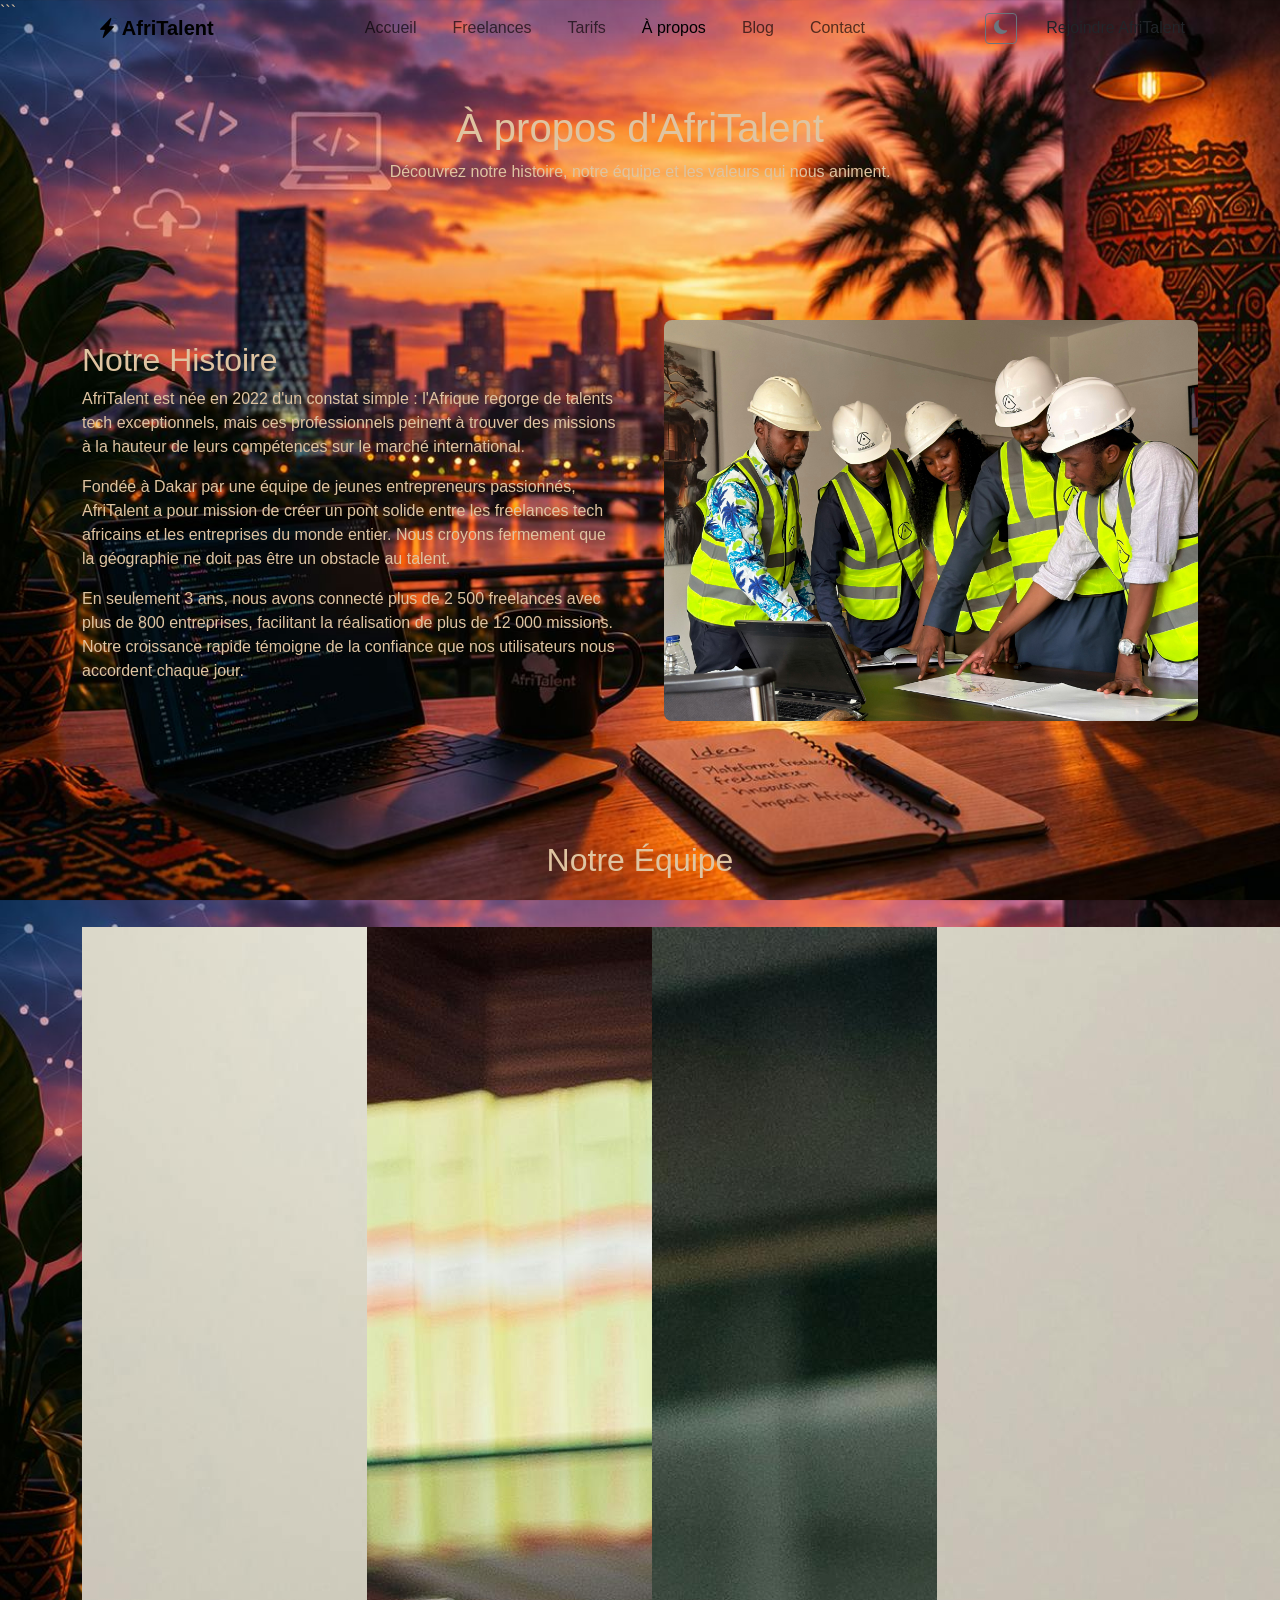
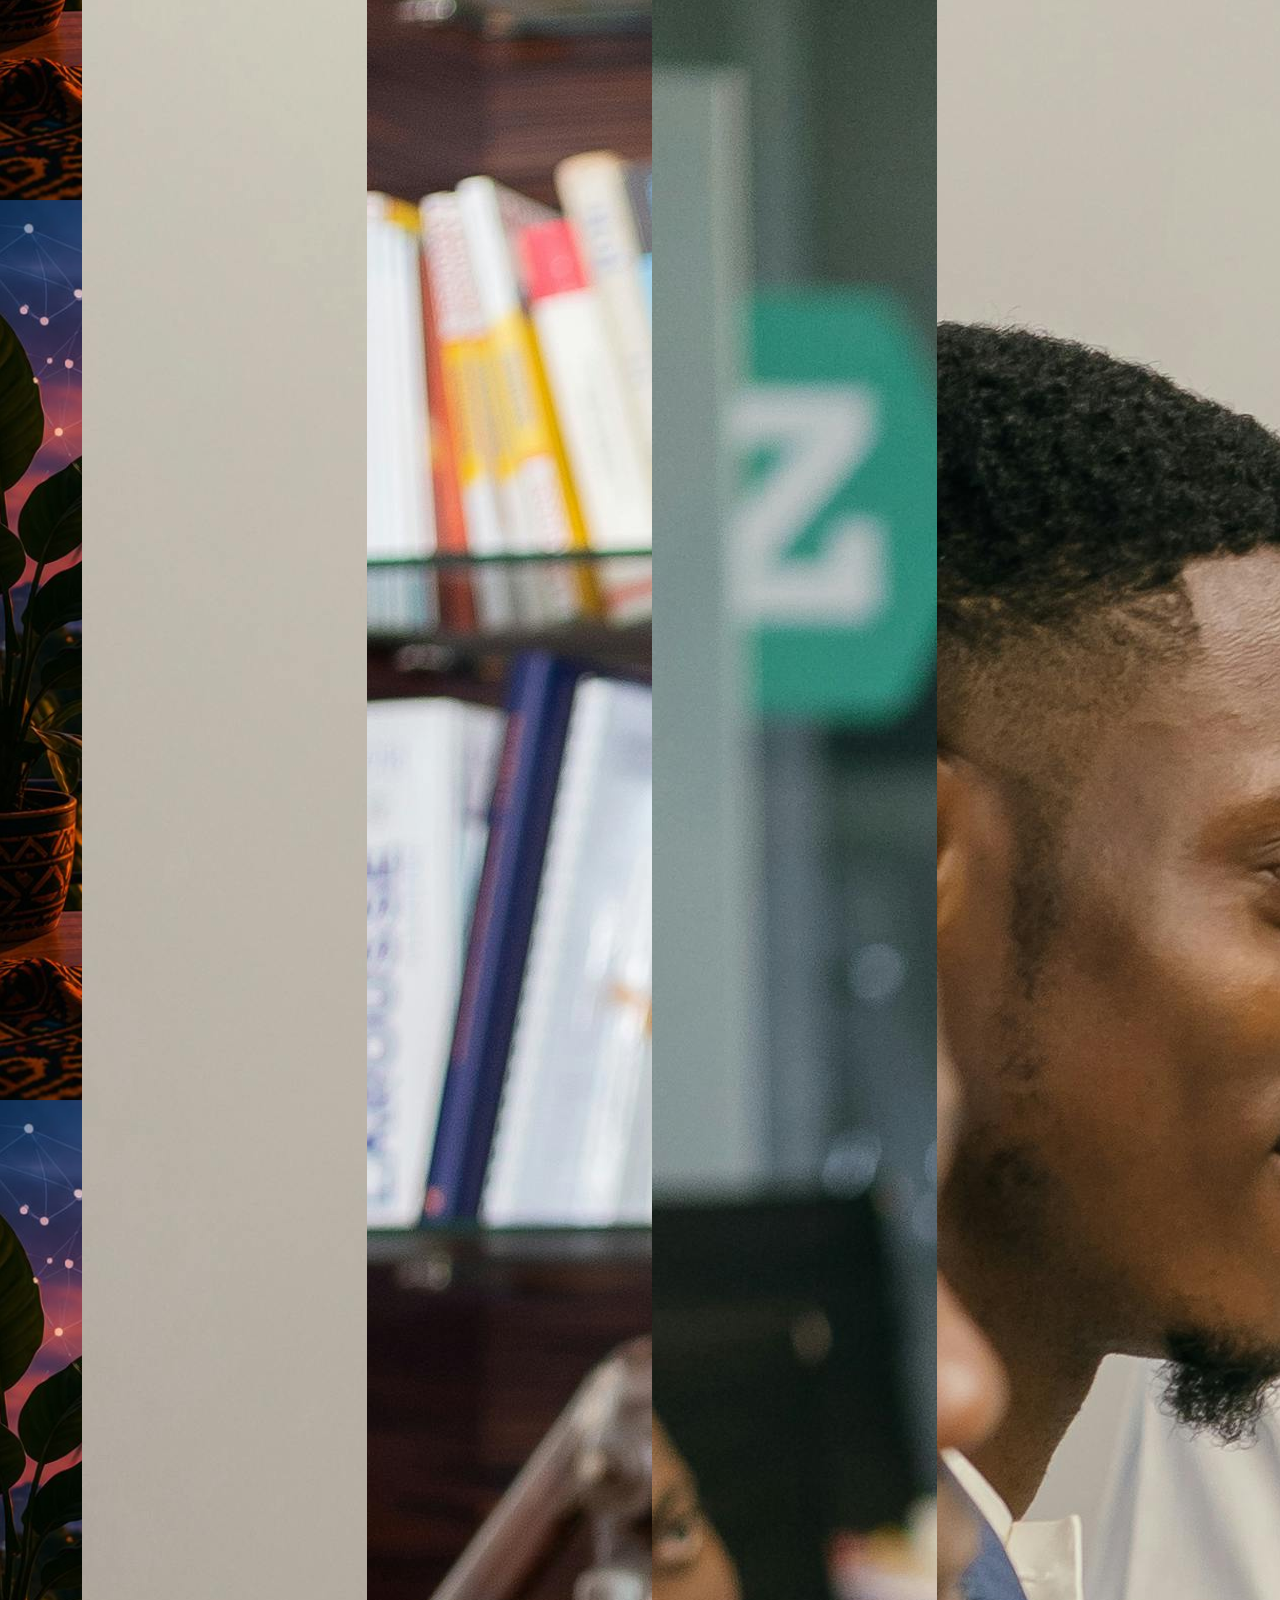
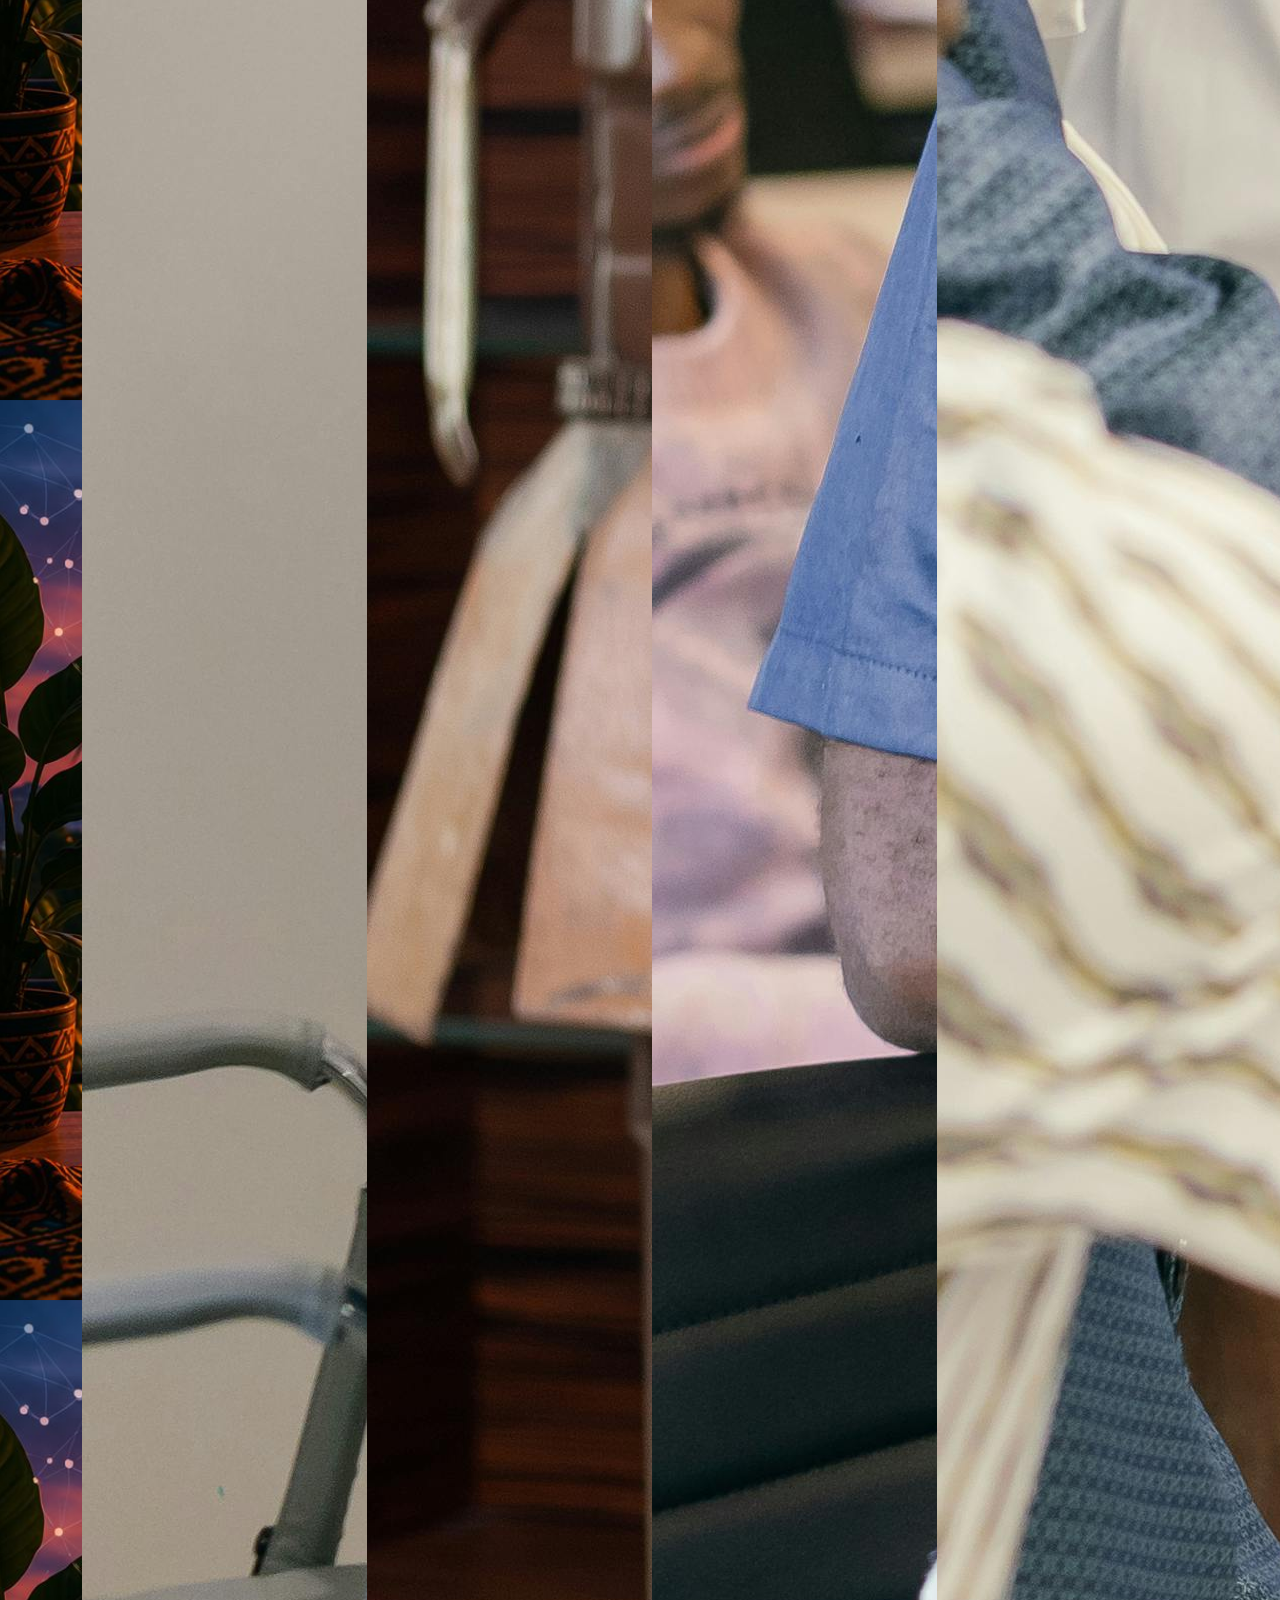
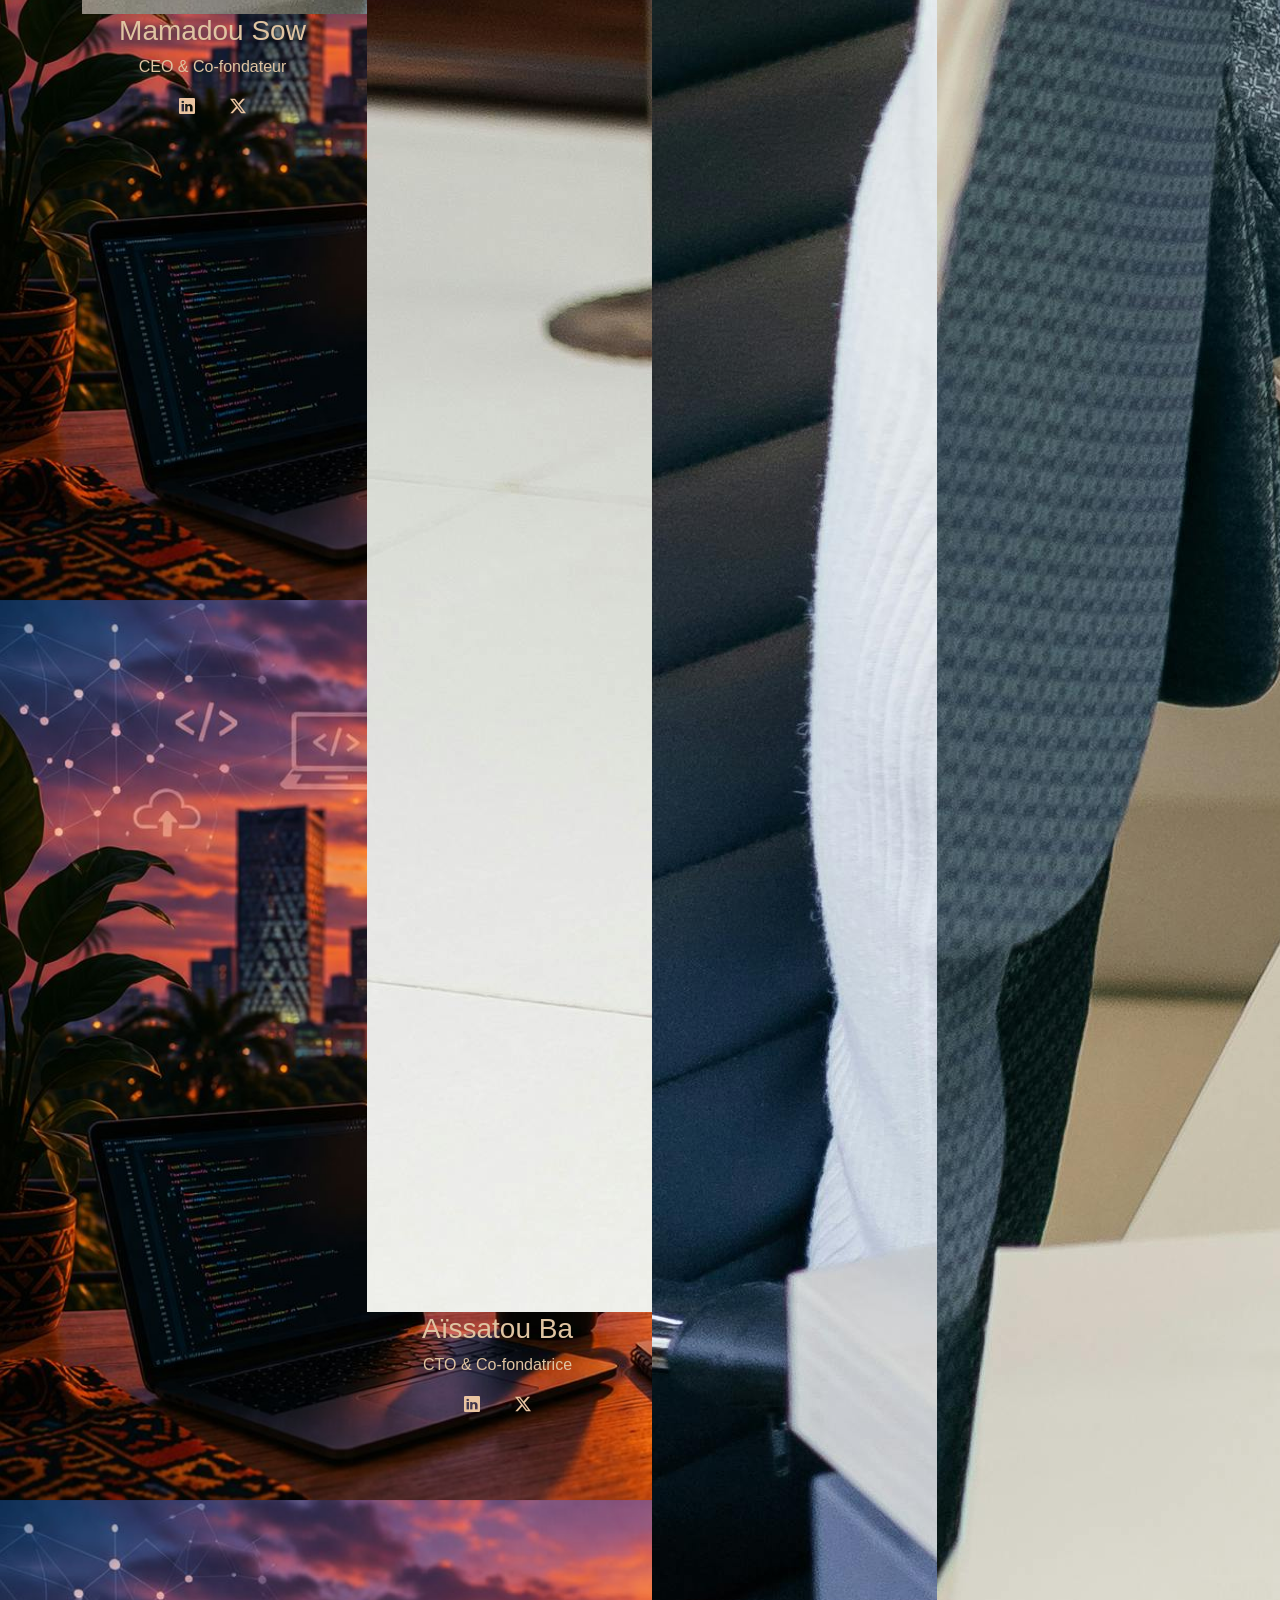
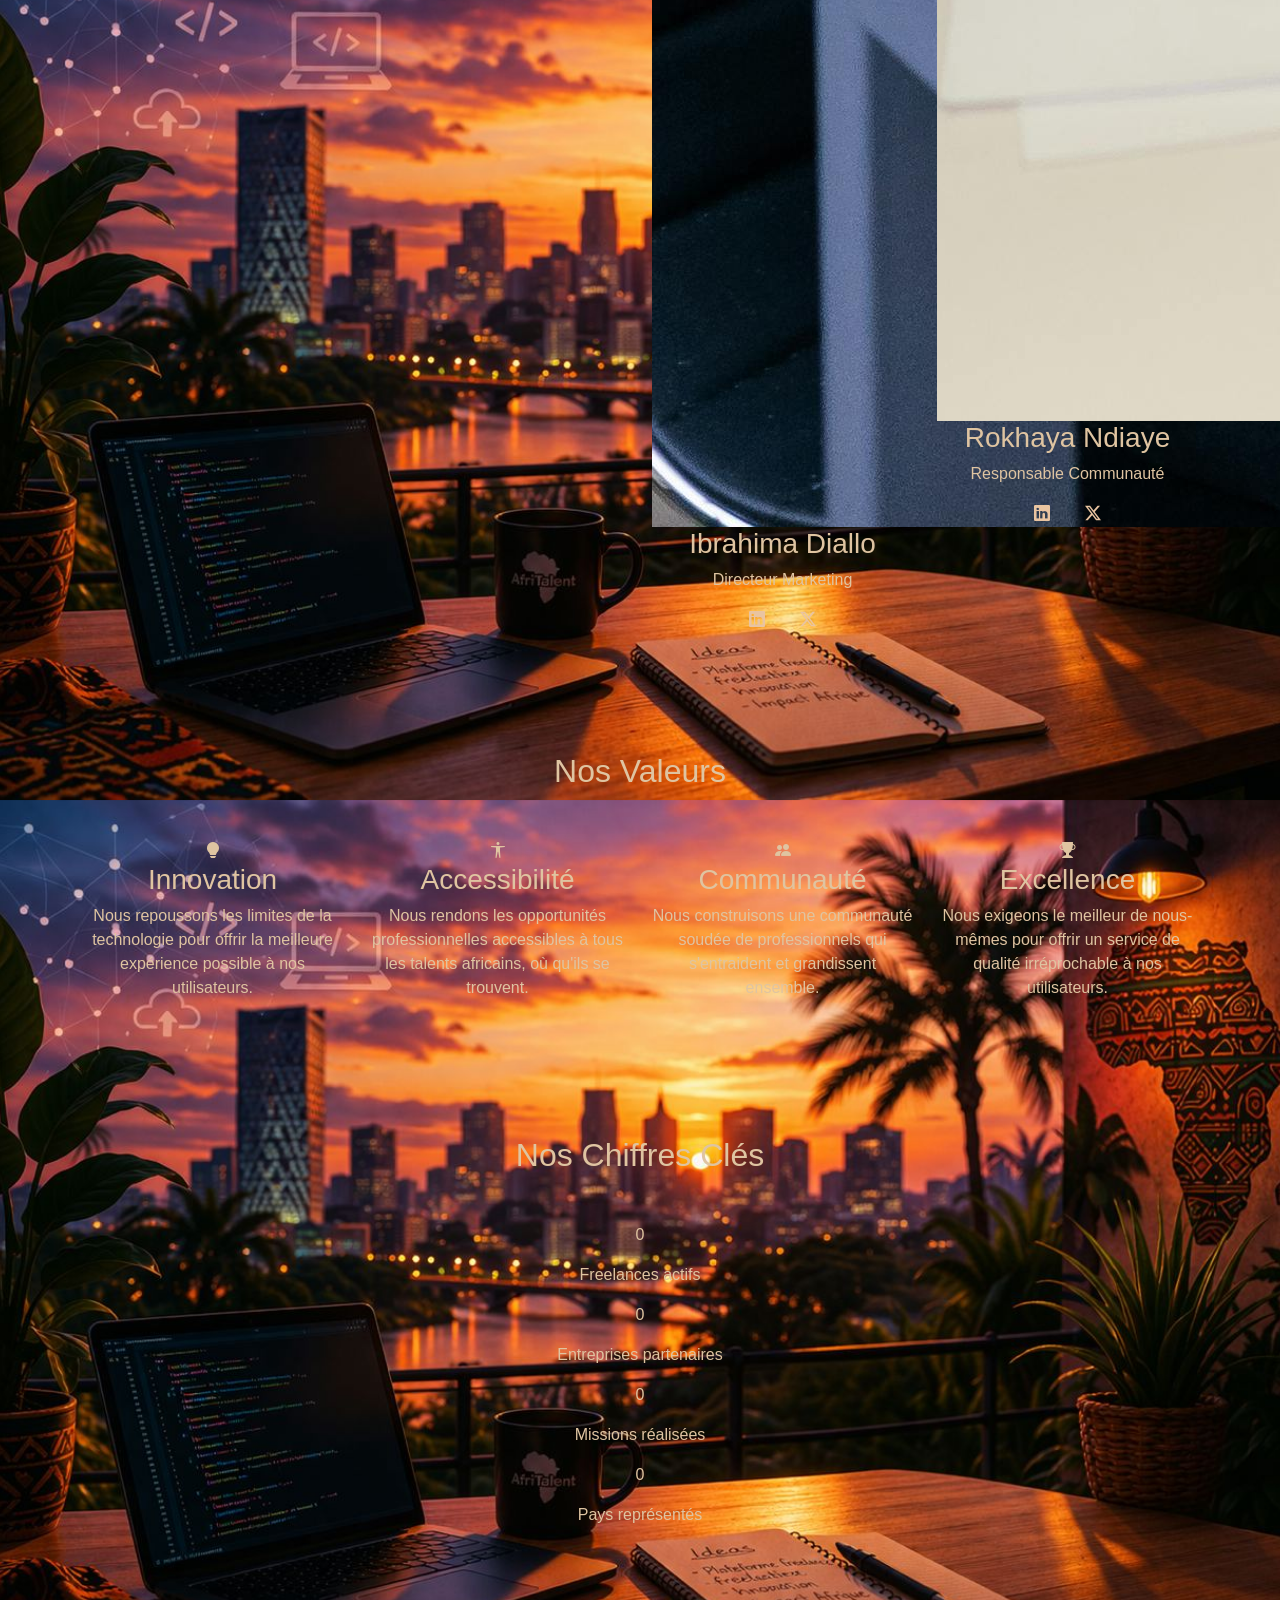
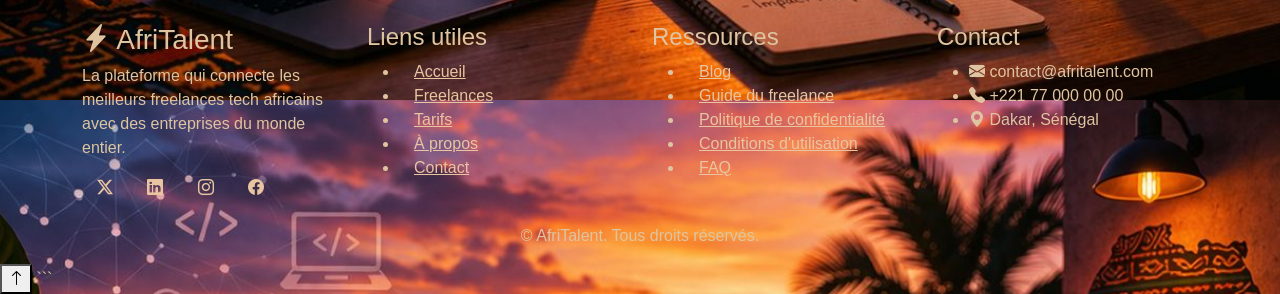
==== about.html @ 155cb51a "HTML : structure compléte des 5 pages avec sections et contenu texte" ====
<!DOCTYPE html>

<html lang="fr">
<head>
    <meta charset="UTF-8">
    <meta name="viewport" content="width=device-width, initial-scale=1.0">
    <!-- Bootstrap CSS -->
    <link rel="stylesheet" href="https://cdn.jsdelivr.net/npm/bootstrap@5.3.3/dist/css/bootstrap.min.css">
    <!-- Bootstrap Icons -->
    <link rel="stylesheet" href="https://cdn.jsdelivr.net/npm/bootstrap-icons@1.11.3/font/bootstrap-icons.min.css">
    <!-- Google Fonts -->
    <link href="https://fonts.googleapis.com/css2?family=Syne:wght@400;700;800&family=Inter:wght@300;400;500;600&display=swap" rel="stylesheet">
    <!-- CSS principal -->
    <link rel="stylesheet" href="css/style.css">
    <title>AfriTalent - À propos</title>
</head>
<body>

```
<!-- ========== NAVBAR ========== -->
<header>
    <nav class="navbar navbar-expand-lg fixed-top" id="mainNavbar" aria-label="Navigation principale">
        <div class="container">
            <a class="navbar-brand fw-bold" href="index.html" aria-label="AfriTalent - Accueil">
                <i class="bi bi-lightning-charge-fill" aria-hidden="true"></i> AfriTalent
            </a>
            <button class="navbar-toggler" type="button" data-bs-toggle="collapse" data-bs-target="#navMenu"
                aria-controls="navMenu" aria-expanded="false" aria-label="Ouvrir le menu">
                <span class="navbar-toggler-icon"></span>
            </button>
            <div class="collapse navbar-collapse" id="navMenu">
                <ul class="navbar-nav mx-auto mb-2 mb-lg-0">
                    <li class="nav-item"><a class="nav-link" href="index.html">Accueil</a></li>
                    <li class="nav-item"><a class="nav-link" href="freelances.html">Freelances</a></li>
                    <li class="nav-item"><a class="nav-link" href="tarifs.html">Tarifs</a></li>
                    <li class="nav-item"><a class="nav-link active" aria-current="page" href="about.html">À propos</a></li>
                    <li class="nav-item"><a class="nav-link" href="blog.html">Blog</a></li>
                    <li class="nav-item"><a class="nav-link" href="contact.html">Contact</a></li>
                </ul>
                <div class="d-flex align-items-center gap-3">
                    <button id="darkModeToggle" class="btn btn-outline-secondary btn-sm" aria-label="Activer le mode sombre">
                        <i class="bi bi-moon-fill" aria-hidden="true"></i>
                    </button>
                    <a href="freelances.html" class="btn btn-cta">Rejoindre AfriTalent</a>
                </div>
            </div>
        </div>
    </nav>
</header>

<!-- ========== MAIN ========== -->
<main>

    <!-- ========== EN-TÊTE PAGE ========== -->
    <section class="page-header" aria-label="En-tête de la page à propos">
        <div class="container text-center">
            <h1>À propos d'AfriTalent</h1>
            <p>Découvrez notre histoire, notre équipe et les valeurs qui nous animent.</p>
        </div>
    </section>

    <!-- ========== SECTION NOTRE HISTOIRE ========== -->
    <section class="section-padding" id="histoire" aria-label="Notre histoire">
        <div class="container">
            <div class="row align-items-center g-5">
                <div class="col-12 col-lg-6">
                    <h2 class="section-title">Notre Histoire</h2>
                    <p>AfriTalent est née en 2022 d'un constat simple : l'Afrique regorge de talents tech exceptionnels, mais ces professionnels peinent à trouver des missions à la hauteur de leurs compétences sur le marché international.</p>
                    <p>Fondée à Dakar par une équipe de jeunes entrepreneurs passionnés, AfriTalent a pour mission de créer un pont solide entre les freelances tech africains et les entreprises du monde entier. Nous croyons fermement que la géographie ne doit pas être un obstacle au talent.</p>
                    <p>En seulement 3 ans, nous avons connecté plus de 2 500 freelances avec plus de 800 entreprises, facilitant la réalisation de plus de 12 000 missions. Notre croissance rapide témoigne de la confiance que nos utilisateurs nous accordent chaque jour.</p>
                </div>
                <div class="col-12 col-lg-6">
                    <img src="images/about-histoire.jpg" alt="L'équipe AfriTalent lors de la fondation de la plateforme en 2022" class="img-fluid rounded-3">
                </div>
            </div>
        </div>
    </section>

    <!-- ========== SECTION ÉQUIPE ========== -->
    <section class="section-padding bg-light-custom" id="equipe" aria-label="Notre équipe">
        <div class="container">
            <h2 class="section-title text-center mb-5">Notre Équipe</h2>
            <div class="row g-4 justify-content-center">

                <!-- Membre 1 -->
                <div class="col-12 col-sm-6 col-lg-3">
                    <article class="team-card text-center">
                        <img src="images/team1.jpg" alt="Photo de Mamadou Sow, CEO d'AfriTalent" class="team-avatar">
                        <h3 class="team-name">Mamadou Sow</h3>
                        <p class="team-poste">CEO & Co-fondateur</p>
                        <div class="team-socials" aria-label="Réseaux sociaux de Mamadou Sow">
                            <a href="#" aria-label="LinkedIn de Mamadou Sow"><i class="bi bi-linkedin" aria-hidden="true"></i></a>
                            <a href="#" aria-label="Twitter de Mamadou Sow"><i class="bi bi-twitter-x" aria-hidden="true"></i></a>
                        </div>
                    </article>
                </div>

                <!-- Membre 2 -->
                <div class="col-12 col-sm-6 col-lg-3">
                    <article class="team-card text-center">
                        <img src="images/team2.jpg" alt="Photo de Aïssatou Ba, CTO d'AfriTalent" class="team-avatar">
                        <h3 class="team-name">Aïssatou Ba</h3>
                        <p class="team-poste">CTO & Co-fondatrice</p>
                        <div class="team-socials" aria-label="Réseaux sociaux de Aïssatou Ba">
                            <a href="#" aria-label="LinkedIn de Aïssatou Ba"><i class="bi bi-linkedin" aria-hidden="true"></i></a>
                            <a href="#" aria-label="Twitter de Aïssatou Ba"><i class="bi bi-twitter-x" aria-hidden="true"></i></a>
                        </div>
                    </article>
                </div>

                <!-- Membre 3 -->
                <div class="col-12 col-sm-6 col-lg-3">
                    <article class="team-card text-center">
                        <img src="images/team3.jpg" alt="Photo de Ibrahima Diallo, Directeur Marketing" class="team-avatar">
                        <h3 class="team-name">Ibrahima Diallo</h3>
                        <p class="team-poste">Directeur Marketing</p>
                        <div class="team-socials" aria-label="Réseaux sociaux de Ibrahima Diallo">
                            <a href="#" aria-label="LinkedIn de Ibrahima Diallo"><i class="bi bi-linkedin" aria-hidden="true"></i></a>
                            <a href="#" aria-label="Twitter de Ibrahima Diallo"><i class="bi bi-twitter-x" aria-hidden="true"></i></a>
                        </div>
                    </article>
                </div>

                <!-- Membre 4 -->
                <div class="col-12 col-sm-6 col-lg-3">
                    <article class="team-card text-center">
                        <img src="images/team4.jpg" alt="Photo de Rokhaya Ndiaye, Responsable Communauté" class="team-avatar">
                        <h3 class="team-name">Rokhaya Ndiaye</h3>
                        <p class="team-poste">Responsable Communauté</p>
                        <div class="team-socials" aria-label="Réseaux sociaux de Rokhaya Ndiaye">
                            <a href="#" aria-label="LinkedIn de Rokhaya Ndiaye"><i class="bi bi-linkedin" aria-hidden="true"></i></a>
                            <a href="#" aria-label="Twitter de Rokhaya Ndiaye"><i class="bi bi-twitter-x" aria-hidden="true"></i></a>
                        </div>
                    </article>
                </div>

            </div>
        </div>
    </section>

    <!-- ========== SECTION VALEURS ========== -->
    <section class="section-padding" id="valeurs" aria-label="Nos valeurs">
        <div class="container">
            <h2 class="section-title text-center mb-5">Nos Valeurs</h2>
            <div class="row g-4">

                <!-- Valeur 1 -->
                <div class="col-12 col-md-6 col-lg-3">
                    <article class="valeur-card text-center">
                        <i class="bi bi-lightbulb-fill valeur-icon" aria-hidden="true"></i>
                        <h3>Innovation</h3>
                        <p>Nous repoussons les limites de la technologie pour offrir la meilleure expérience possible à nos utilisateurs.</p>
                    </article>
                </div>

                <!-- Valeur 2 -->
                <div class="col-12 col-md-6 col-lg-3">
                    <article class="valeur-card text-center">
                        <i class="bi bi-universal-access valeur-icon" aria-hidden="true"></i>
                        <h3>Accessibilité</h3>
                        <p>Nous rendons les opportunités professionnelles accessibles à tous les talents africains, où qu'ils se trouvent.</p>
                    </article>
                </div>

                <!-- Valeur 3 -->
                <div class="col-12 col-md-6 col-lg-3">
                    <article class="valeur-card text-center">
                        <i class="bi bi-people-fill valeur-icon" aria-hidden="true"></i>
                        <h3>Communauté</h3>
                        <p>Nous construisons une communauté soudée de professionnels qui s'entraident et grandissent ensemble.</p>
                    </article>
                </div>

                <!-- Valeur 4 -->
                <div class="col-12 col-md-6 col-lg-3">
                    <article class="valeur-card text-center">
                        <i class="bi bi-trophy-fill valeur-icon" aria-hidden="true"></i>
                        <h3>Excellence</h3>
                        <p>Nous exigeons le meilleur de nous-mêmes pour offrir un service de qualité irréprochable à nos utilisateurs.</p>
                    </article>
                </div>

            </div>
        </div>
    </section>

    <!-- ========== SECTION CHIFFRES CLÉS ========== -->
    <section class="section-padding bg-light-custom" id="chiffres" aria-label="Nos chiffres clés">
        <div class="container">
            <h2 class="section-title text-center mb-5">Nos Chiffres Clés</h2>

            <!-- Bento Grid chiffres -->
            <div class="bento-grid">
                <article class="bento-card bento-large text-center">
                    <p class="stat-number" data-target="2500">0</p>
                    <p class="stat-label">Freelances actifs</p>
                </article>
                <article class="bento-card text-center">
                    <p class="stat-number" data-target="800">0</p>
                    <p class="stat-label">Entreprises partenaires</p>
                </article>
                <article class="bento-card text-center">
                    <p class="stat-number" data-target="12000">0</p>
                    <p class="stat-label">Missions réalisées</p>
                </article>
                <article class="bento-card bento-wide text-center">
                    <p class="stat-number" data-target="15">0</p>
                    <p class="stat-label">Pays représentés</p>
                </article>
            </div>

        </div>
    </section>

</main>

<!-- ========== FOOTER ========== -->
<footer class="main-footer" aria-label="Pied de page">
    <div class="container">
        <div class="row g-4">
            <div class="col-12 col-md-6 col-lg-3">
                <h3 class="footer-brand"><i class="bi bi-lightning-charge-fill" aria-hidden="true"></i> AfriTalent</h3>
                <p>La plateforme qui connecte les meilleurs freelances tech africains avec des entreprises du monde entier.</p>
                <div class="social-links" aria-label="Réseaux sociaux">
                    <a href="#" aria-label="Twitter AfriTalent"><i class="bi bi-twitter-x" aria-hidden="true"></i></a>
                    <a href="#" aria-label="LinkedIn AfriTalent"><i class="bi bi-linkedin" aria-hidden="true"></i></a>
                    <a href="#" aria-label="Instagram AfriTalent"><i class="bi bi-instagram" aria-hidden="true"></i></a>
                    <a href="#" aria-label="Facebook AfriTalent"><i class="bi bi-facebook" aria-hidden="true"></i></a>
                </div>
            </div>
            <div class="col-6 col-md-6 col-lg-3">
                <h4 class="footer-heading">Liens utiles</h4>
                <ul class="footer-links">
                    <li><a href="index.html">Accueil</a></li>
                    <li><a href="freelances.html">Freelances</a></li>
                    <li><a href="tarifs.html">Tarifs</a></li>
                    <li><a href="about.html">À propos</a></li>
                    <li><a href="contact.html">Contact</a></li>
                </ul>
            </div>
            <div class="col-6 col-md-6 col-lg-3">
                <h4 class="footer-heading">Ressources</h4>
                <ul class="footer-links">
                    <li><a href="#">Blog</a></li>
                    <li><a href="#">Guide du freelance</a></li>
                    <li><a href="#">Politique de confidentialité</a></li>
                    <li><a href="#">Conditions d'utilisation</a></li>
                    <li><a href="#">FAQ</a></li>
                </ul>
            </div>
            <div class="col-12 col-md-6 col-lg-3">
                <h4 class="footer-heading">Contact</h4>
                <ul class="footer-contact">
                    <li><i class="bi bi-envelope-fill" aria-hidden="true"></i> contact@afritalent.com</li>
                    <li><i class="bi bi-telephone-fill" aria-hidden="true"></i> +221 77 000 00 00</li>
                    <li><i class="bi bi-geo-alt-fill" aria-hidden="true"></i> Dakar, Sénégal</li>
                </ul>
            </div>
        </div>
        <div class="footer-bottom text-center mt-4">
            <p>&copy; <span id="currentYear"></span> AfriTalent. Tous droits réservés.</p>
        </div>
    </div>
</footer>

<!-- Bouton retour en haut -->
<button id="backToTop" class="back-to-top" aria-label="Retourner en haut de la page">
    <i class="bi bi-arrow-up" aria-hidden="true"></i>
</button>

<!-- Bootstrap JS -->
<script src="https://cdn.jsdelivr.net/npm/bootstrap@5.3.3/dist/js/bootstrap.bundle.min.js"></script>
<!-- JS principal -->
<script src="js/main.js"></script>
```

</body>
</html>
---- css/style.css ----
:root {
  --primary-color: #ff6600;
  --dark-color: #0d0d0d;
  --text-color: #ffffff;
  --bg-color: #111;
  --font-title: 'Poppins', sans-serif;
  --font-text: 'Roboto', sans-serif;
}

body {
    margin: 0;
  font-family: var(--font-text);
  color: var(--text-color);
}
.nav{
    display: flex;
    padding: 15px;
    justify-content: flex-end;
    gap: 20px;
}
.header{
    justify-content: flex-end;
    gap: 20px;
}
header{
    display: flex;
    justify-content: space-between;
    align-items: center;
}
nav ul{
    list-style: none;
    display: flex;
    gap: 20px;
}
a {
    text-decoration: white;
    padding: 10px 15px;
    color: rgb(233, 196, 161);
}
a:hover {
background-color: beige;
color: black;
border-radius: 5px;
cursor: pointer;
}
a {
    text-decoration: underline;
}
body{
    background-image: url(../images/image.png.jpeg);
    background-size: cover;
    background-position: center;
    height: 100vh;
    position: relative;
    color: rgb(223, 196, 161);
    margin: 0;
    main {
        padding: 20px;
    }
}
.hero-content{
   position: absolute;
   top: 40%;
   left: 10%;
   transform: translateY(-50%);
}
section{
    padding: 60px 20px;
}
.hero{
    background: rgb(26, 25, 25);
    color: white;
    padding: 40px;
}
nav a {
    color: white;
    font-weight: bold;
}
nav a:hover {
    color: orange;
}
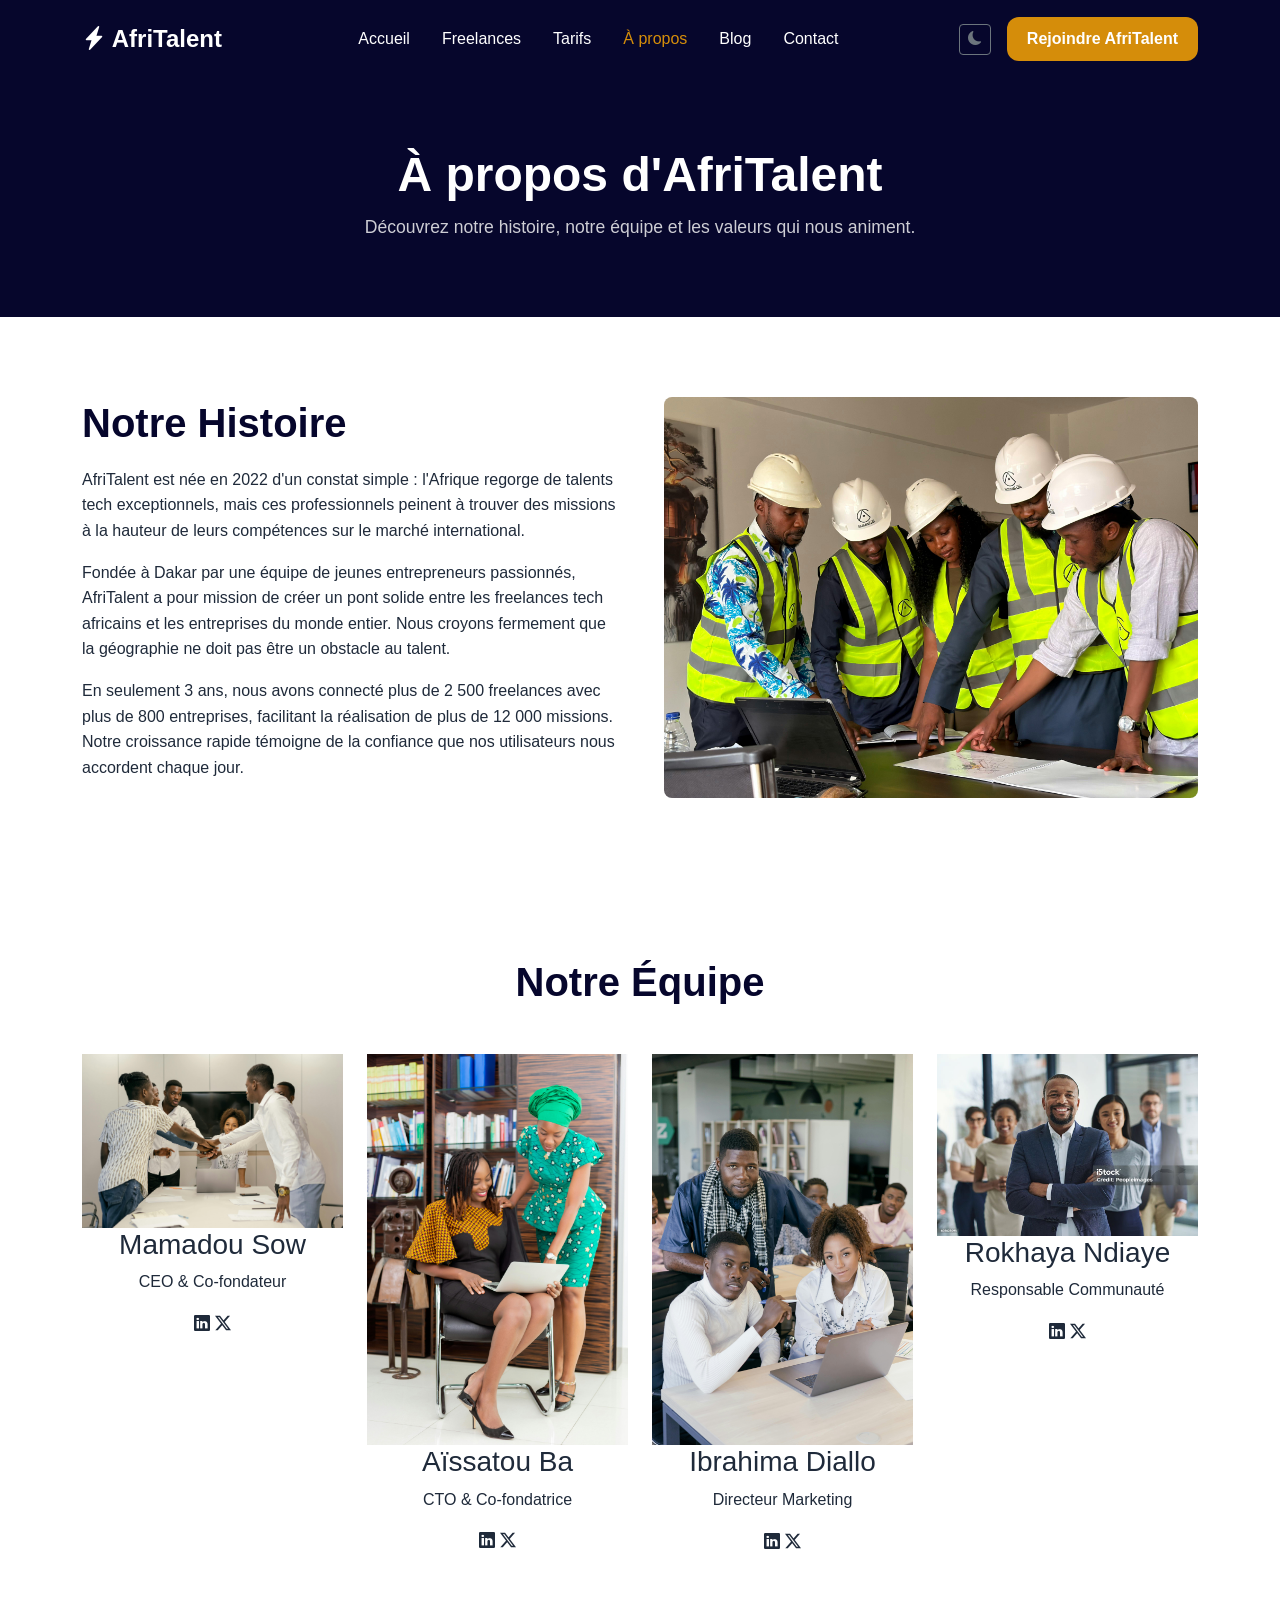
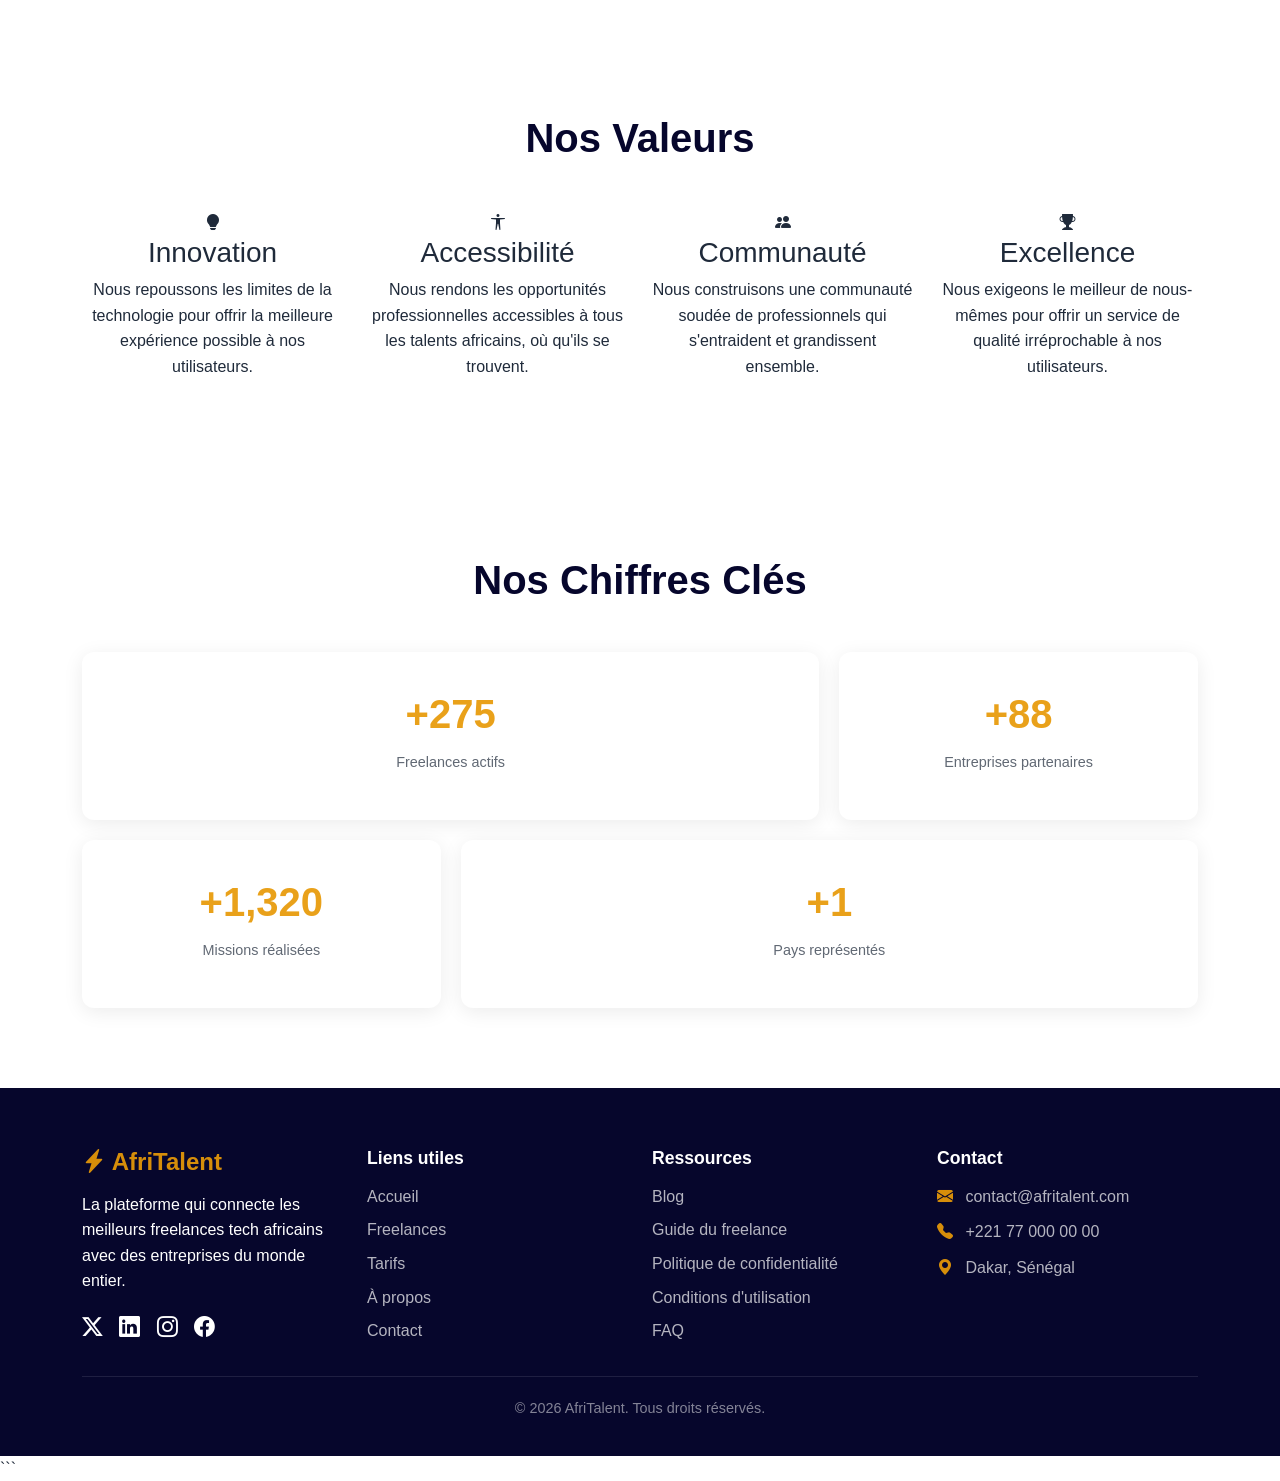
==== commit bfb1a8f4: "Finalisation : corrections responsive, optimisation du code et commentaires" ====
--- a/about.html
+++ b/about.html
@@ -88,7 +88,7 @@
                         <img src="images/team1.jpg" alt="Photo de Mamadou Sow, CEO d'AfriTalent" class="team-avatar">
                         <h3 class="team-name">Mamadou Sow</h3>
                         <p class="team-poste">CEO & Co-fondateur</p>
-                        <div class="team-socials" aria-label="Réseaux sociaux de Mamadou Sow">
+                        <div class="team-socials">
                             <a href="#" aria-label="LinkedIn de Mamadou Sow"><i class="bi bi-linkedin" aria-hidden="true"></i></a>
                             <a href="#" aria-label="Twitter de Mamadou Sow"><i class="bi bi-twitter-x" aria-hidden="true"></i></a>
                         </div>
@@ -101,7 +101,7 @@
                         <img src="images/team2.jpg" alt="Photo de Aïssatou Ba, CTO d'AfriTalent" class="team-avatar">
                         <h3 class="team-name">Aïssatou Ba</h3>
                         <p class="team-poste">CTO & Co-fondatrice</p>
-                        <div class="team-socials" aria-label="Réseaux sociaux de Aïssatou Ba">
+                        <div class="team-socials">
                             <a href="#" aria-label="LinkedIn de Aïssatou Ba"><i class="bi bi-linkedin" aria-hidden="true"></i></a>
                             <a href="#" aria-label="Twitter de Aïssatou Ba"><i class="bi bi-twitter-x" aria-hidden="true"></i></a>
                         </div>
@@ -114,7 +114,7 @@
                         <img src="images/team3.jpg" alt="Photo de Ibrahima Diallo, Directeur Marketing" class="team-avatar">
                         <h3 class="team-name">Ibrahima Diallo</h3>
                         <p class="team-poste">Directeur Marketing</p>
-                        <div class="team-socials" aria-label="Réseaux sociaux de Ibrahima Diallo">
+                        <div class="team-socials">
                             <a href="#" aria-label="LinkedIn de Ibrahima Diallo"><i class="bi bi-linkedin" aria-hidden="true"></i></a>
                             <a href="#" aria-label="Twitter de Ibrahima Diallo"><i class="bi bi-twitter-x" aria-hidden="true"></i></a>
                         </div>
@@ -127,7 +127,7 @@
                         <img src="images/team4.jpg" alt="Photo de Rokhaya Ndiaye, Responsable Communauté" class="team-avatar">
                         <h3 class="team-name">Rokhaya Ndiaye</h3>
                         <p class="team-poste">Responsable Communauté</p>
-                        <div class="team-socials" aria-label="Réseaux sociaux de Rokhaya Ndiaye">
+                        <div class="team-socials">
                             <a href="#" aria-label="LinkedIn de Rokhaya Ndiaye"><i class="bi bi-linkedin" aria-hidden="true"></i></a>
                             <a href="#" aria-label="Twitter de Rokhaya Ndiaye"><i class="bi bi-twitter-x" aria-hidden="true"></i></a>
                         </div>
@@ -192,18 +192,22 @@
             <!-- Bento Grid chiffres -->
             <div class="bento-grid">
                 <article class="bento-card bento-large text-center">
+                    <h3 class="visually-hidden">Freelances actifs</h3>
                     <p class="stat-number" data-target="2500">0</p>
                     <p class="stat-label">Freelances actifs</p>
                 </article>
                 <article class="bento-card text-center">
+                    <h4 class="visually-hidden">Entreprises partenaires</h4>
                     <p class="stat-number" data-target="800">0</p>
                     <p class="stat-label">Entreprises partenaires</p>
                 </article>
                 <article class="bento-card text-center">
+                    <h5 class="visually-hidden">Missions réalisées</h5>
                     <p class="stat-number" data-target="12000">0</p>
                     <p class="stat-label">Missions réalisées</p>
                 </article>
                 <article class="bento-card bento-wide text-center">
+                    <h6 class="visually-hidden">Pays représentés</h6>
                     <p class="stat-number" data-target="15">0</p>
                     <p class="stat-label">Pays représentés</p>
                 </article>
@@ -221,7 +225,7 @@
             <div class="col-12 col-md-6 col-lg-3">
                 <h3 class="footer-brand"><i class="bi bi-lightning-charge-fill" aria-hidden="true"></i> AfriTalent</h3>
                 <p>La plateforme qui connecte les meilleurs freelances tech africains avec des entreprises du monde entier.</p>
-                <div class="social-links" aria-label="Réseaux sociaux">
+                <div class="social-links">
                     <a href="#" aria-label="Twitter AfriTalent"><i class="bi bi-twitter-x" aria-hidden="true"></i></a>
                     <a href="#" aria-label="LinkedIn AfriTalent"><i class="bi bi-linkedin" aria-hidden="true"></i></a>
                     <a href="#" aria-label="Instagram AfriTalent"><i class="bi bi-instagram" aria-hidden="true"></i></a>
--- a/css/style.css
+++ b/css/style.css
@@ -1,81 +1,614 @@
+/* ===== VARIABLES CSS ===== */
 :root {
-  --primary-color: #ff6600;
-  --dark-color: #0d0d0d;
-  --text-color: #ffffff;
-  --bg-color: #111;
-  --font-title: 'Poppins', sans-serif;
-  --font-text: 'Roboto', sans-serif;
+    --couleur-principale: rgba(231, 153, 8, 0.925);
+    --couleur-secondaire: rgb(6, 6, 44);
+    --couleur-accent: #0ec588;
+    --couleur-texte: #1f2a3a;
+    --couleur-fond: white;
+    --couleur-fond-clair: white;
+    --font-titre: 'Syne', sans-serif;
+    --font-corps: 'Inter', sans-serif;
+    --border-radius: 12px;
+    --ombre: 0 4px 20px rgba(0, 0, 0, 0.08);
+}
+/* ===== RESET CSS ===== */
+* {
+    margin: 0;
+    padding: 0;
+    box-sizing: border-box;
 }
 
 body {
+    font-family: var(--font-corps);
+    color: var(--couleur-texte);
+    background-color: var(--couleur-fond);
+    line-height: 1.6;
+}
+
+h1, h2, h3, h4, h5, h6 {
+    font-family: var(--font-titre);
+}
+
+a {
+    text-decoration: none;
+    color: inherit;
+}
+
+img {
+    max-width: 100%;
+    height: auto;
+}
+
+ul {
+    list-style: none;
+    padding: 0;
     margin: 0;
-  font-family: var(--font-text);
-  color: var(--text-color);
-}
-.nav{
+}
+/* ===== NAVBAR ===== */
+#mainNavbar {
+    background-color: var(--couleur-secondaire);
+    padding: 15px 0;
+    transition: all 0.3s ease;
+}
+
+#mainNavbar .navbar-brand {
+    font-family: var(--font-titre);
+    font-size: 1.5rem;
+    color: #FFFFFF;
+}
+
+#mainNavbar .nav-link {
+    color: #FFFFFF;
+    font-weight: 500;
+    margin: 0 8px;
+    transition: color 0.3s ease;
+}
+
+#mainNavbar .nav-link:hover,
+#mainNavbar .nav-link.active {
+    color: var(--couleur-principale);
+}
+
+.btn-cta {
+    background-color: var(--couleur-principale);
+    color: #FFFFFF;
+    border: none;
+    border-radius: var(--border-radius);
+    padding: 10px 20px;
+    font-weight: 600;
+    transition: all 0.3s ease;
+}
+
+.btn-cta:hover {
+    background-color: #ea6c0a;
+    color: #FFFFFF;
+    transform: translateY(-2px);
+}
+/* ===== SECTIONS GÉNÉRALES ===== */
+.section-padding {
+    padding: 80px 0;
+}
+
+.section-title {
+    font-family: var(--font-titre);
+    font-size: 2.5rem;
+    font-weight: 800;
+    color: var(--couleur-secondaire);
+    margin-bottom: 20px;
+}
+
+.bg-light-custom {
+    background-color: var(--couleur-fond-clair);
+}
+
+.text-accent {
+    color: var(--couleur-principale);
+}
+
+/* ===== PAGE HEADER ===== */
+.page-header {
+    background-color: var(--couleur-secondaire);
+    color: #FFFFFF;
+    padding: 120px 0 60px 0;
+}
+
+.page-header h1 {
+    font-family: var(--font-titre);
+    font-size: 3rem;
+    font-weight: 800;
+}
+
+.page-header p {
+    font-size: 1.1rem;
+    opacity: 0.8;
+    margin-top: 10px;
+}
+/* ===== FOOTER ===== */
+.main-footer {
+    background-color: var(--couleur-secondaire);
+    color: #FFFFFF;
+    padding: 60px 0 20px 0;
+}
+
+.footer-brand {
+    font-family: var(--font-titre);
+    font-size: 1.5rem;
+    font-weight: 800;
+    color: var(--couleur-principale);
+    margin-bottom: 15px;
+}
+
+.footer-heading {
+    font-family: var(--font-titre);
+    font-size: 1.1rem;
+    font-weight: 700;
+    color: #FFFFFF;
+    margin-bottom: 15px;
+}
+
+.footer-links li {
+    margin-bottom: 8px;
+}
+
+.footer-links a {
+    color: rgba(255, 255, 255, 0.7);
+    transition: color 0.3s ease;
+}
+
+.footer-links a:hover {
+    color: var(--couleur-principale);
+}
+
+.footer-contact {
+    list-style: none;
+}
+
+.footer-contact li {
+    color: rgba(255, 255, 255, 0.7);
+    margin-bottom: 10px;
+}
+
+.footer-contact i {
+    color: var(--couleur-principale);
+    margin-right: 8px;
+}
+
+.social-links a {
+    color: #FFFFFF;
+    font-size: 1.3rem;
+    margin-right: 12px;
+    transition: color 0.3s ease;
+}
+
+.social-links a:hover {
+    color: var(--couleur-principale);
+}
+
+.footer-bottom {
+    border-top: 1px solid rgba(255, 255, 255, 0.1);
+    padding-top: 20px;
+    margin-top: 20px;
+    color: rgba(255, 255, 255, 0.5);
+    font-size: 0.9rem;
+}
+/* ===== BOUTON RETOUR EN HAUT ===== */
+.back-to-top {
+    position: fixed;
+    bottom: 30px;
+    right: 30px;
+    background-color: var(--couleur-principale);
+    color: #FFFFFF;
+    border: none;
+    border-radius: 50%;
+    width: 45px;
+    height: 45px;
+    font-size: 1.2rem;
+    cursor: pointer;
+    display: none;
+    transition: all 0.3s ease;
+    z-index: 999;
+}
+
+.back-to-top:hover {
+    background-color: #ea6c0a;
+    transform: translateY(-3px);
+}
+/* ===== IMAGES FREELANCES ===== */
+.freelance-avatar {
+    width: 80px;
+    height: 80px;
+    object-fit: cover;
+    border-radius: 50%;
+    margin-bottom: 15px;
+}
+
+/* ===== IMAGE HERO ===== */
+.hero-img {
+    width: 100%;
+    min-height: 400px;
+    max-height: 800px;
+    object-fit: cover;
+    border-radius: var(--border-radius);
+}
+
+/* ===== AVATARS TÉMOIGNAGES ===== */
+.avatar {
+    width: 900px;
+    height: 500px;
+    object-fit: cover;
+    border-radius: 12px;
+    margin-right: 15px;
+}
+/* ===== HERO ===== */
+.hero-section {
+    background-color: var(--couleur-secondaire);
+    color: #FFFFFF;
+    padding-top: 100px;
+}
+
+.hero-title {
+    font-family: var(--font-titre);
+    font-size: 3.5rem;
+    font-weight: 800;
+    line-height: 1.2;
+    margin-bottom: 20px;
+}
+
+.hero-subtitle {
+    font-size: 1.2rem;
+    font-weight: 300;
+    opacity: 0.85;
+    margin-bottom: 30px;
+}
+
+.stats-row {
+    border-top: 1px solid rgba(255,255,255,0.2);
+    padding-top: 40px;
+    padding-bottom: 40px;
+}
+
+.stat-number {
+    font-family: var(--font-titre);
+    font-size: 2.5rem;
+    font-weight: 800;
+    color: var(--couleur-principale);
+    margin-bottom: 5px;
+}
+
+.stat-label {
+    font-size: 0.9rem;
+    opacity: 0.7;
+}
+/* ===== BENTO GRID ===== */
+.bento-grid {
+    display: grid;
+    grid-template-columns: repeat(3, 1fr);
+    grid-template-rows: auto;
+    gap: 20px;
+}
+
+.bento-card {
+    background-color: var(--couleur-fond-clair);
+    border-radius: var(--border-radius);
+    padding: 30px;
+    box-shadow: var(--ombre);
+    transition: transform 0.3s ease;
+}
+
+.bento-card:hover {
+    transform: translateY(-5px);
+}
+
+.bento-large {
+    grid-column: span 2;
+}
+
+.bento-wide {
+    grid-column: span 2;
+}
+
+.step-number {
+    font-family: var(--font-titre);
+    font-size: 3rem;
+    font-weight: 800;
+    color: var(--couleur-principale);
+    opacity: 0.3;
+}
+
+.bento-icon {
+    font-size: 2rem;
+    color: var(--couleur-principale);
+    margin: 10px 0;
+}
+/* ===== CATÉGORIES ===== */
+.category-card {
+    background-color: var(--couleur-fond);
+    border-radius: var(--border-radius);
+    padding: 25px 15px;
+    box-shadow: var(--ombre);
+    transition: all 0.3s ease;
+    cursor: pointer;
+}
+
+.category-card:hover {
+    transform: translateY(-8px);
+    box-shadow: 0 10px 30px rgba(0, 0, 0, 0.15);
+    background-color: var(--couleur-principale);
+    color: #FFFFFF;
+}
+
+.category-icon {
+    font-size: 2.5rem;
+    color: var(--couleur-principale);
+    margin-bottom: 15px;
+    transition: color 0.3s ease;
+}
+
+.category-card:hover .category-icon {
+    color: #FFFFFF;
+}
+
+.category-title {
+    font-family: var(--font-titre);
+    font-size: 1rem;
+    font-weight: 700;
+    margin-bottom: 8px;
+}
+
+.category-count {
+    font-size: 0.85rem;
+    opacity: 0.7;
+    margin: 0;
+}
+/* ===== TÉMOIGNAGES ===== */
+.temoignage-card {
+    background-color: var(--couleur-fond-clair);
+    border-radius: var(--border-radius);
+    padding: 40px;
+    max-width: 700px;
+    box-shadow: var(--ombre);
+}
+
+.stars {
+    color: #F97316;
+    font-size: 1.2rem;
+    margin-bottom: 15px;
+}
+
+.temoignage-card blockquote p {
+    font-size: 1.1rem;
+    font-style: italic;
+    color: var(--couleur-texte);
+    margin-bottom: 20px;
+}
+
+.temoignage-author {
     display: flex;
-    padding: 15px;
-    justify-content: flex-end;
-    gap: 20px;
-}
-.header{
-    justify-content: flex-end;
-    gap: 20px;
-}
-header{
+    align-items: center;
+    gap: 15px;
+}
+
+.temoignage-author strong {
+    display: block;
+    font-family: var(--font-titre);
+    font-weight: 700;
+}
+
+.temoignage-author span {
+    font-size: 0.85rem;
+    color: var(--couleur-principale);
+}
+
+/* ===== CTA SECTION ===== */
+.cta-section {
+    background-color: var(--couleur-principale);
+    padding: 80px 0;
+    color: #FFFFFF;
+}
+
+.cta-title {
+    font-family: var(--font-titre);
+    font-size: 2.5rem;
+    font-weight: 800;
+    margin-bottom: 15px;
+}
+
+.cta-subtitle {
+    font-size: 1.1rem;
+    opacity: 0.85;
+}
+/* ===== RESPONSIVE TABLETTE (768px) ===== */
+@media (max-width: 768px) {
+
+    .hero-title {
+        font-size: 2.5rem;
+    }
+
+    .section-title {
+        font-size: 2rem;
+    }
+
+    .bento-grid {
+        grid-template-columns: repeat(2, 1fr);
+    }
+
+    .bento-large,
+    .bento-wide {
+        grid-column: span 2;
+    }
+
+    .cta-title {
+        font-size: 2rem;
+    }
+}
+
+/* ===== RESPONSIVE MOBILE (375px) ===== */
+@media (max-width: 375px) {
+
+    .hero-title {
+        font-size: 1.8rem;
+    }
+
+    .section-title {
+        font-size: 1.5rem;
+    }
+
+    .bento-grid {
+        grid-template-columns: 1fr;
+    }
+
+    .bento-large,
+    .bento-wide {
+        grid-column: span 1;
+    }
+
+    .stat-number {
+        font-size: 1.8rem;
+    }
+
+    .cta-title {
+        font-size: 1.5rem;
+    }
+
+    .page-header h1 {
+        font-size: 2rem;
+    }
+}
+/* ===== DARK MODE ===== */
+body.dark-mode {
+    background-color: #121212;
+    color: #FFFFFF;
+}
+
+body.dark-mode #mainNavbar {
+    background-color: #1A1A1A;
+}
+
+body.dark-mode .bento-card,
+body.dark-mode .category-card,
+body.dark-mode .temoignage-card,
+body.dark-mode .plan-card,
+body.dark-mode .freelance-card,
+body.dark-mode .team-card,
+body.dark-mode .valeur-card {
+    background-color: #1E1E1E;
+    color: #FFFFFF;
+}
+
+body.dark-mode .section-title {
+    color: #FFFFFF;
+}
+
+body.dark-mode .bg-light-custom {
+    background-color: #1A1A1A;
+}
+
+body.dark-mode .main-footer {
+    background-color: #0A0A0A;
+}
+/* ===== ANIMATIONS FADE-IN ===== */
+.fade-in {
+    opacity: 0;
+    transform: translateY(30px);
+    transition: opacity 0.6s ease, transform 0.6s ease;
+}
+
+.fade-in.visible {
+    opacity: 1;
+    transform: translateY(0);
+}
+/* ===== VALIDATION FORMULAIRE ===== */
+.error-message {
+    color: #dc3545;
+    font-size: 0.85rem;
+    margin-top: 5px;
+}
+
+.success-message {
+    background-color: #d4edda;
+    color: #155724;
+    border: 1px solid #c3e6cb;
+    border-radius: var(--border-radius);
+    padding: 15px 20px;
+    font-weight: 600;
+}
+
+.form-control:focus,
+.form-select:focus {
+    border-color: var(--couleur-principale);
+    box-shadow: 0 0 0 0.2rem rgba(249, 115, 22, 0.25);
+}
+/* ===== FREELANCES ===== */
+.freelance-card {
+    background-color: var(--couleur-fond);
+    border-radius: var(--border-radius);
+    padding: 25px;
+    box-shadow: var(--ombre);
+    transition: all 0.3s ease;
+    text-align: center;
+}
+
+.freelance-card:hover {
+    transform: translateY(-5px);
+    box-shadow: 0 10px 30px rgba(0,0,0,0.15);
+}
+
+.freelance-name {
+    font-family: var(--font-titre);
+    font-size: 1.2rem;
+    font-weight: 700;
+    margin: 10px 0 5px 0;
+}
+
+.freelance-specialite {
+    color: var(--couleur-principale);
+    font-weight: 600;
+    font-size: 0.9rem;
+}
+
+.freelance-bio {
+    font-size: 0.85rem;
+    color: #666;
+    margin: 10px 0;
+}
+
+.freelance-info {
     display: flex;
     justify-content: space-between;
     align-items: center;
-}
-nav ul{
-    list-style: none;
+    margin-top: 15px;
+}
+
+.freelance-tarif {
+    font-weight: 700;
+    color: var(--couleur-secondaire);
+}
+
+.freelance-note {
+    color: var(--couleur-principale);
+    font-weight: 700;
+}
+
+/* ===== FILTRES ===== */
+.filter-bar {
     display: flex;
-    gap: 20px;
-}
-a {
-    text-decoration: white;
-    padding: 10px 15px;
-    color: rgb(233, 196, 161);
-}
-a:hover {
-background-color: beige;
-color: black;
-border-radius: 5px;
-cursor: pointer;
-}
-a {
-    text-decoration: underline;
-}
-body{
-    background-image: url(../images/image.png.jpeg);
-    background-size: cover;
-    background-position: center;
-    height: 100vh;
-    position: relative;
-    color: rgb(223, 196, 161);
-    margin: 0;
-    main {
-        padding: 20px;
-    }
-}
-.hero-content{
-   position: absolute;
-   top: 40%;
-   left: 10%;
-   transform: translateY(-50%);
-}
-section{
-    padding: 60px 20px;
-}
-.hero{
-    background: rgb(26, 25, 25);
-    color: white;
-    padding: 40px;
-}
-nav a {
-    color: white;
-    font-weight: bold;
-}
-nav a:hover {
-    color: orange;
+    flex-wrap: wrap;
+    gap: 10px;
+}
+
+.btn-filter {
+    background-color: var(--couleur-fond-clair);
+    border: 2px solid var(--couleur-secondaire);
+    border-radius: 25px;
+    padding: 8px 20px;
+    font-weight: 600;
+    transition: all 0.3s ease;
+    cursor: pointer;
+}
+
+.btn-filter:hover,
+.btn-filter.active {
+    background-color: var(--couleur-principale);
+    border-color: var(--couleur-principale);
+    color: #FFFFFF;
 }
